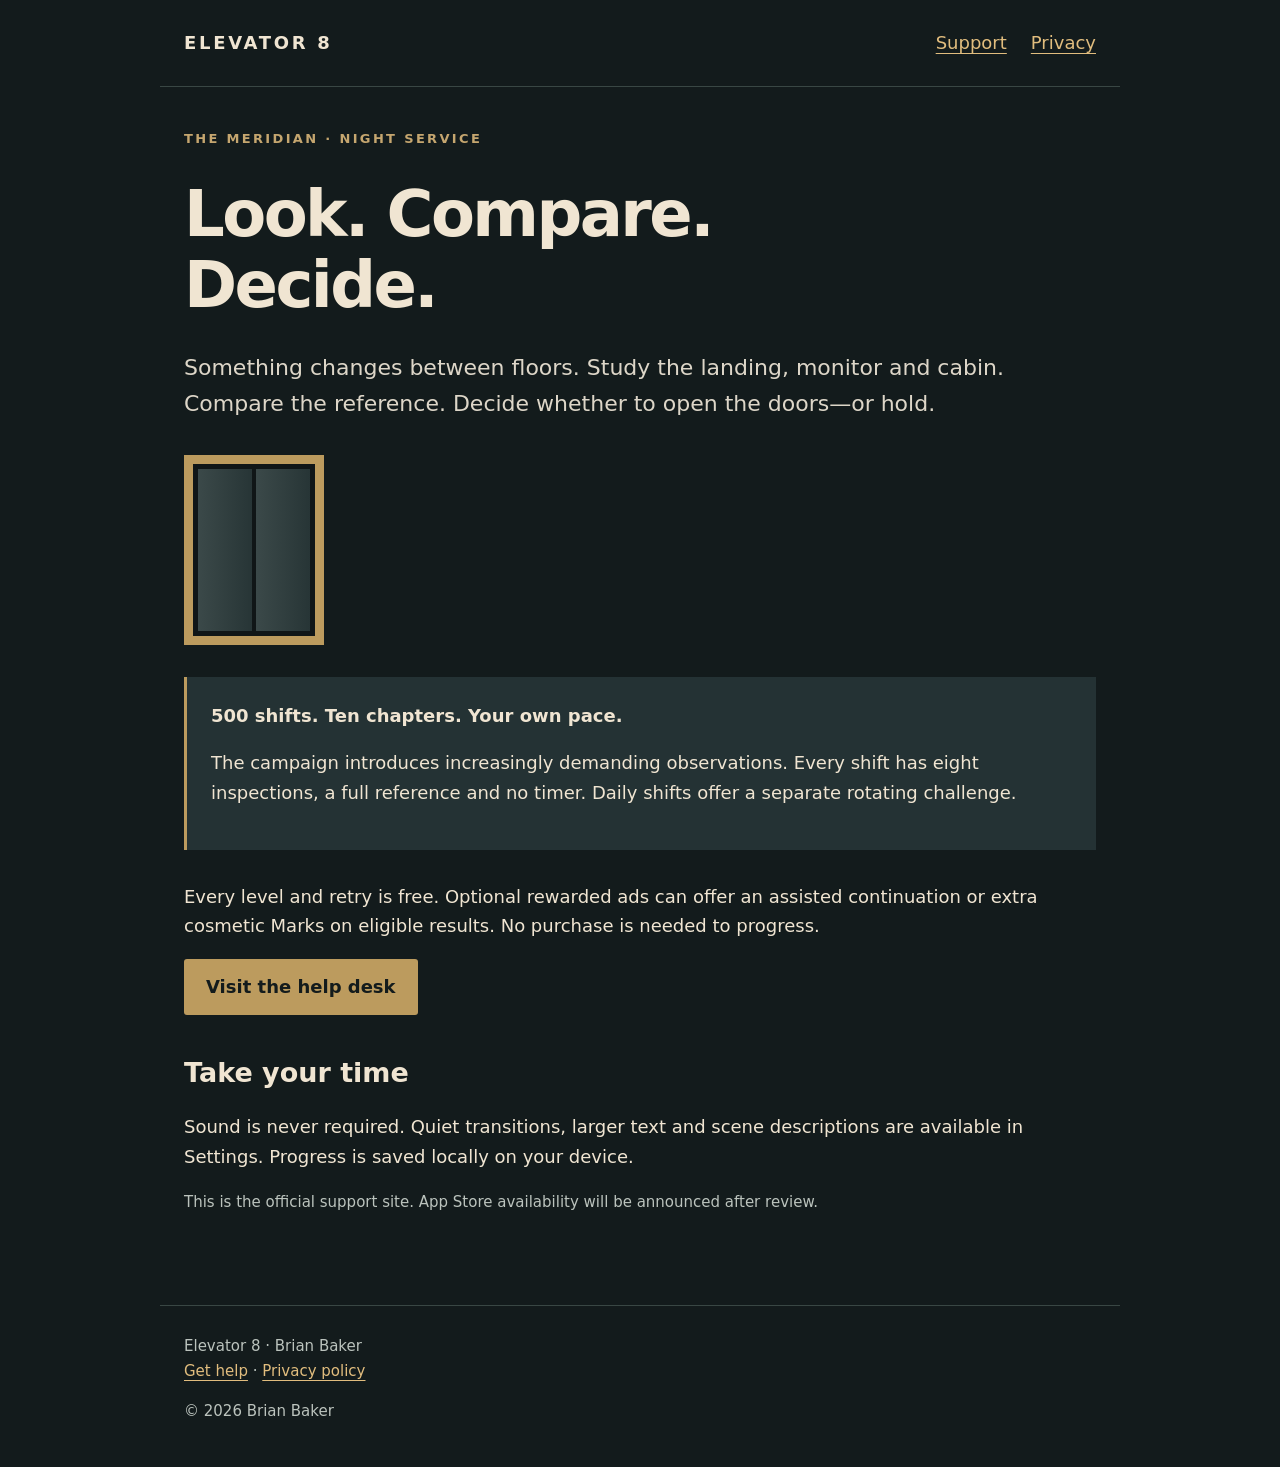
==== index.html @ 5e335fa7 "Publish Elevator 8 support and privacy pages for Render" ====
<!doctype html><html lang="en"><head><meta charset="utf-8"><meta name="viewport" content="width=device-width,initial-scale=1"><title>Night service at The Meridian · Elevator 8</title><meta name="description" content="Official support and privacy information for Elevator 8, an observation game set inside The Meridian."><link rel="stylesheet" href="/style.css"><link rel="canonical" href="https://elevator-8-support.onrender.com/"></head><body><a class="skip" href="#main">Skip to content</a><header><a class="brand" href="/">ELEVATOR 8</a><nav aria-label="Main"><a href="/support/">Support</a><a href="/privacy/">Privacy</a></nav></header><main id="main"><p class="eyebrow">The Meridian · Night service</p><h1>Look. Compare.<br>Decide.</h1><p class="lead">Something changes between floors. Study the landing, monitor and cabin. Compare the reference. Decide whether to open the doors—or hold.</p><div class="lift" aria-hidden="true"><span></span><span></span></div><div class="ticket"><strong>500 shifts. Ten chapters. Your own pace.</strong><p>The campaign introduces increasingly demanding observations. Every shift has eight inspections, a full reference and no timer. Daily shifts offer a separate rotating challenge.</p></div><p>Every level and retry is free. Optional rewarded ads can offer an assisted continuation or extra cosmetic Marks on eligible results. No purchase is needed to progress.</p><a class="button" href="/support/">Visit the help desk</a><h2>Take your time</h2><p>Sound is never required. Quiet transitions, larger text and scene descriptions are available in Settings. Progress is saved locally on your device.</p><p class="small">This is the official support site. App Store availability will be announced after review.</p></main><footer>Elevator 8 · Brian Baker<br><a href="/support/">Get help</a> · <a href="/privacy/">Privacy policy</a><p>© 2026 Brian Baker</p></footer></body></html>
---- style.css ----
*{box-sizing:border-box}html{color-scheme:dark}body{margin:0;background:#131b1c;color:#f0e5d2;font:18px/1.65 system-ui,sans-serif}a{color:#e1bd7e;text-underline-offset:4px}a:focus-visible,button:focus-visible{outline:3px solid #f0e5d2;outline-offset:5px}header,main,footer{max-width:960px;margin:auto;padding:28px 24px}header{display:flex;align-items:center;justify-content:space-between;gap:24px;border-bottom:1px solid #394744}.brand{letter-spacing:.15em;text-decoration:none;font-weight:800;color:#f0e5d2}nav{display:flex;gap:24px;flex-wrap:wrap}h1{font-size:clamp(36px,7vw,64px);line-height:1.1;letter-spacing:-.04em;max-width:780px;margin:30px 0}h2{font-size:27px;line-height:1.3;margin-top:40px}p,li{max-width:76ch}.eyebrow{color:#c5a66f;text-transform:uppercase;letter-spacing:.18em;font-size:13px;font-weight:700}.lead{font-size:22px;color:#ddd6c8}.ticket{background:#243234;border-left:3px solid #bc9b5e;padding:24px;margin:32px 0}.button{display:inline-block;background:#bc9b5e;color:#131b1c;text-decoration:none;padding:13px 22px;font-weight:700;border-radius:3px;min-height:48px}.small,footer{font-size:15px;color:#bbc3bd}footer{border-top:1px solid #394744;margin-top:48px}details{border-bottom:1px solid #394744;padding:18px 0}summary{cursor:pointer;min-height:44px;font-weight:650}summary::marker{color:#bc9b5e}table{border-collapse:collapse;width:100%;font-size:16px}th,td{text-align:left;vertical-align:top;padding:14px 10px;border-bottom:1px solid #47524d}th{color:#e1bd7e}.table{overflow:auto}.lift{height:190px;width:140px;border:9px solid #bc9b5e;display:flex;gap:4px;padding:5px;margin:32px 0;background:#101617}.lift span{display:block;background:linear-gradient(90deg,#3b4949,#273536);width:50%}.skip{position:absolute;left:-9999px}.skip:focus{left:20px;top:10px;background:#131b1c;padding:12px;z-index:9}@media(max-width:540px){header{align-items:flex-start;flex-direction:column;gap:12px}header,main,footer{padding:22px 20px}nav{gap:20px}.ticket{padding:20px}th,td{padding:12px 8px}}
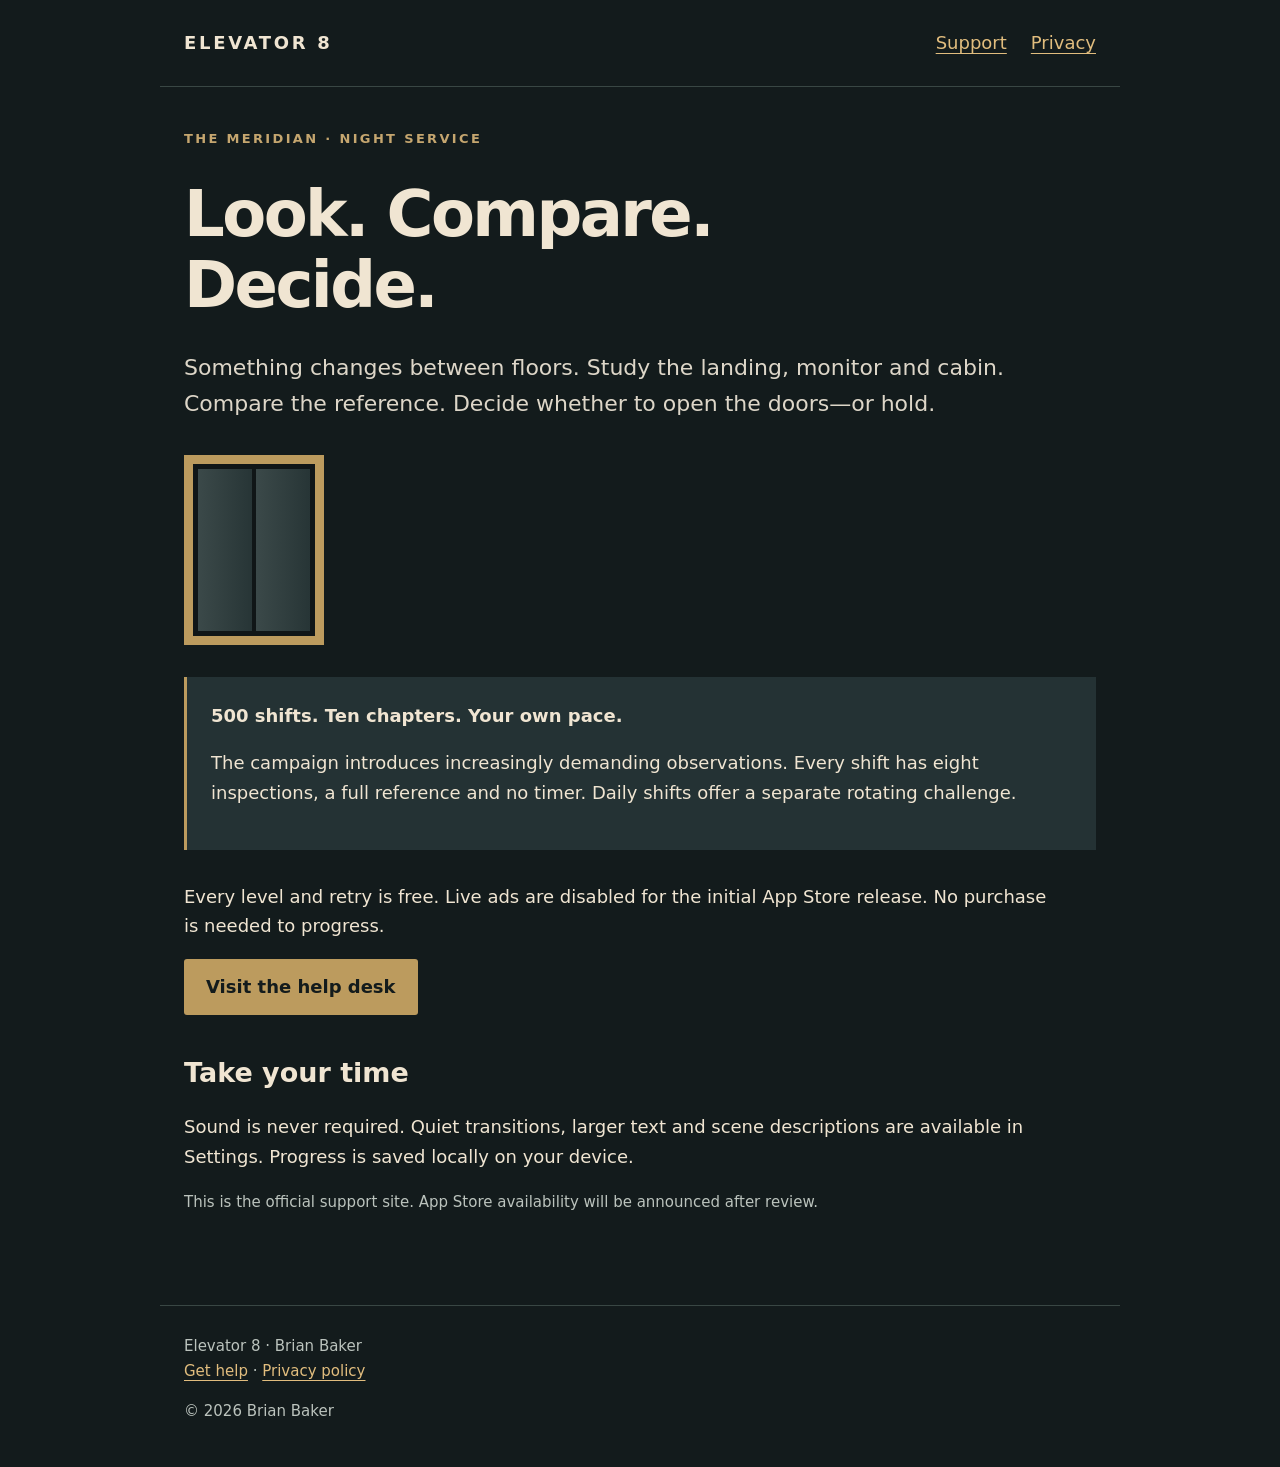
==== commit dc38b8a1: "Clarify disabled launch ads and separate test-build privacy behavior" ====
--- a/index.html
+++ b/index.html
@@ -1 +1 @@
-<!doctype html><html lang="en"><head><meta charset="utf-8"><meta name="viewport" content="width=device-width,initial-scale=1"><title>Night service at The Meridian · Elevator 8</title><meta name="description" content="Official support and privacy information for Elevator 8, an observation game set inside The Meridian."><link rel="stylesheet" href="/style.css"><link rel="canonical" href="https://elevator-8-support.onrender.com/"></head><body><a class="skip" href="#main">Skip to content</a><header><a class="brand" href="/">ELEVATOR 8</a><nav aria-label="Main"><a href="/support/">Support</a><a href="/privacy/">Privacy</a></nav></header><main id="main"><p class="eyebrow">The Meridian · Night service</p><h1>Look. Compare.<br>Decide.</h1><p class="lead">Something changes between floors. Study the landing, monitor and cabin. Compare the reference. Decide whether to open the doors—or hold.</p><div class="lift" aria-hidden="true"><span></span><span></span></div><div class="ticket"><strong>500 shifts. Ten chapters. Your own pace.</strong><p>The campaign introduces increasingly demanding observations. Every shift has eight inspections, a full reference and no timer. Daily shifts offer a separate rotating challenge.</p></div><p>Every level and retry is free. Optional rewarded ads can offer an assisted continuation or extra cosmetic Marks on eligible results. No purchase is needed to progress.</p><a class="button" href="/support/">Visit the help desk</a><h2>Take your time</h2><p>Sound is never required. Quiet transitions, larger text and scene descriptions are available in Settings. Progress is saved locally on your device.</p><p class="small">This is the official support site. App Store availability will be announced after review.</p></main><footer>Elevator 8 · Brian Baker<br><a href="/support/">Get help</a> · <a href="/privacy/">Privacy policy</a><p>© 2026 Brian Baker</p></footer></body></html>+<!doctype html><html lang="en"><head><meta charset="utf-8"><meta name="viewport" content="width=device-width,initial-scale=1"><title>Night service at The Meridian · Elevator 8</title><meta name="description" content="Official support and privacy information for Elevator 8, an observation game set inside The Meridian."><link rel="stylesheet" href="/style.css"><link rel="canonical" href="https://elevator-8-support.onrender.com/"></head><body><a class="skip" href="#main">Skip to content</a><header><a class="brand" href="/">ELEVATOR 8</a><nav aria-label="Main"><a href="/support/">Support</a><a href="/privacy/">Privacy</a></nav></header><main id="main"><p class="eyebrow">The Meridian · Night service</p><h1>Look. Compare.<br>Decide.</h1><p class="lead">Something changes between floors. Study the landing, monitor and cabin. Compare the reference. Decide whether to open the doors—or hold.</p><div class="lift" aria-hidden="true"><span></span><span></span></div><div class="ticket"><strong>500 shifts. Ten chapters. Your own pace.</strong><p>The campaign introduces increasingly demanding observations. Every shift has eight inspections, a full reference and no timer. Daily shifts offer a separate rotating challenge.</p></div><p>Every level and retry is free. Live ads are disabled for the initial App Store release. No purchase is needed to progress.</p><a class="button" href="/support/">Visit the help desk</a><h2>Take your time</h2><p>Sound is never required. Quiet transitions, larger text and scene descriptions are available in Settings. Progress is saved locally on your device.</p><p class="small">This is the official support site. App Store availability will be announced after review.</p></main><footer>Elevator 8 · Brian Baker<br><a href="/support/">Get help</a> · <a href="/privacy/">Privacy policy</a><p>© 2026 Brian Baker</p></footer></body></html>
